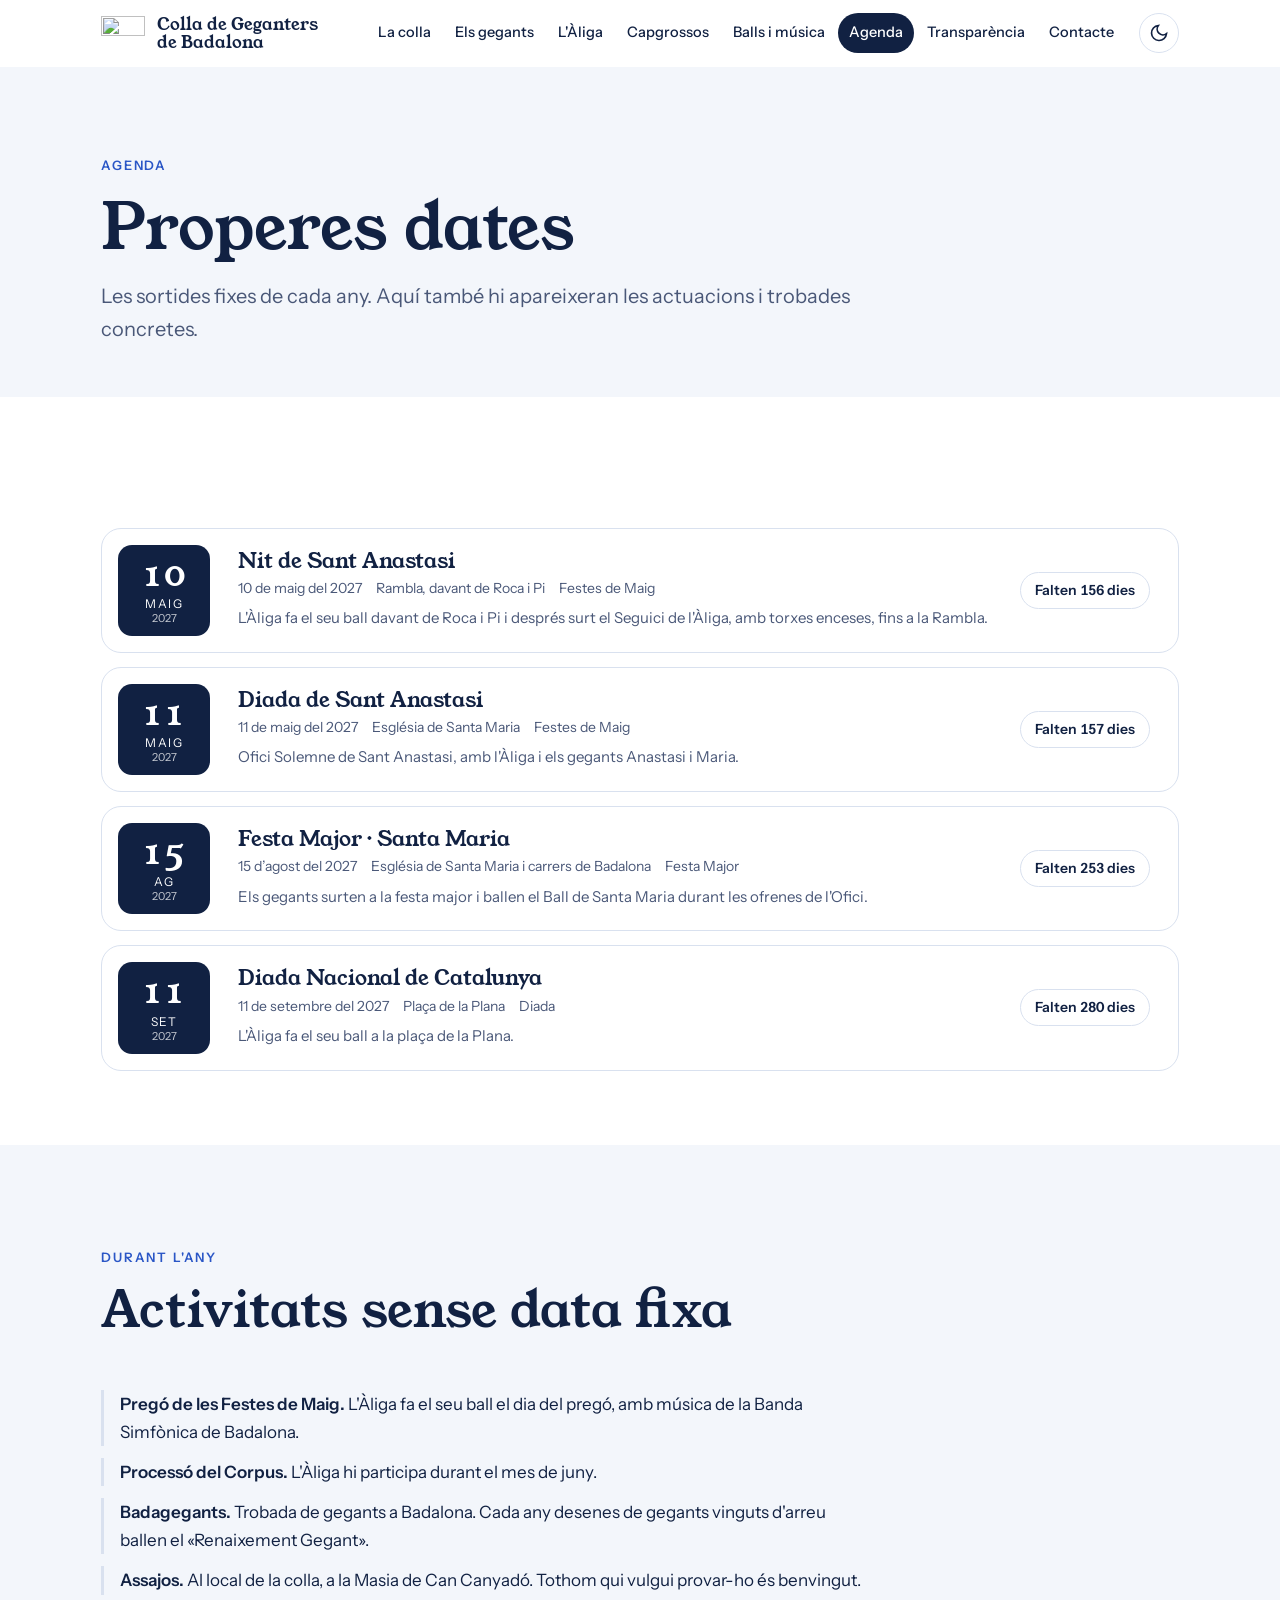
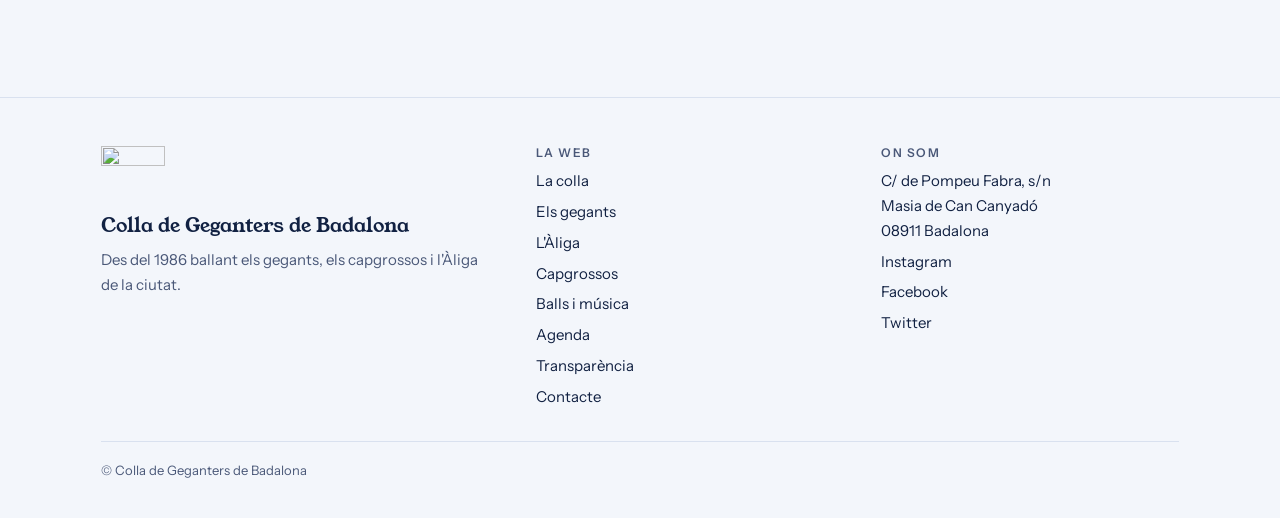
==== agenda.html @ 93c62072 "New version" ====
<!doctype html><html lang="ca"><head><meta charset="utf-8"><meta name="viewport" content="width=device-width,initial-scale=1"><title>Agenda · Geganters de Badalona</title><meta name="description" content="Agenda de la Colla de Geganters de Badalona: Festes de Maig, Festa Major i Diada."><link rel="preconnect" href="https://fonts.googleapis.com"><link rel="preconnect" href="https://fonts.gstatic.com" crossorigin><link href="https://fonts.googleapis.com/css2?family=Young+Serif&family=Instrument+Sans:wght@400;500;600&display=swap" rel="stylesheet"><link rel="stylesheet" href="estil.css"></head><body><header class="cap" id="cap"><div class="wrap cap-in"><a class="marca" href="index.html" aria-label="Colla de Geganters de Badalona, inici"><img class="lg lg-clar" src="img/logo-clar.png" alt="" width="44" height="35"><img class="lg lg-fosc" src="img/logo-fosc.png" alt="" width="44" height="35"><span class="marca-nom">Colla de Geganters<br>de Badalona</span></a><nav class="menu" id="menu" aria-label="Seccions"><a href="la-colla.html">La colla</a><a href="gegants.html">Els gegants</a><a href="aliga.html">L'Àliga</a><a href="capgrossos.html">Capgrossos</a><a href="balls.html">Balls i música</a><a href="agenda.html" aria-current="page">Agenda</a><a href="transparencia.html">Transparència</a><a href="contacte.html">Contacte</a></nav><button class="icona-btn" id="tema" type="button" aria-label="Canvia entre tema clar i fosc" title="Tema clar o fosc"><svg width="20" height="20" viewBox="0 0 24 24" fill="none" stroke="currentColor" stroke-width="2" stroke-linecap="round"><path d="M21 12.8A9 9 0 1 1 11.2 3a7 7 0 0 0 9.8 9.8z"/></svg></button><button class="icona-btn burger" id="burger" type="button" aria-label="Obre el menú" aria-expanded="false"><svg width="20" height="20" viewBox="0 0 24 24" fill="none" stroke="currentColor" stroke-width="2" stroke-linecap="round"><path d="M4 7h16M4 12h16M4 17h16"/></svg></button></div></header><main><section class="pag-cap"><div class="wrap"><div class="eyebrow">Agenda</div><h1>Properes dates</h1><p class="lead">Les sortides fixes de cada any. Aquí també hi apareixeran les actuacions i trobades concretes.</p></div></section><section><div class="wrap"><div class="ag-llista" id="ag-llista"></div></div></section><section style="background:var(--surface)"><div class="wrap"><div class="sec-cap rv"><div class="eyebrow">Durant l'any</div><h2 class="titol">Activitats sense data fixa</h2></div><ul class="llista-simple rv" id="durant-any"></ul></div></section></main><footer><div class="wrap"><div class="peu"><div><img class="lg lg-clar" src="img/logo-clar.png" alt="" width="44" height="35"><img class="lg lg-fosc" src="img/logo-fosc.png" alt="" width="44" height="35"><p class="nom">Colla de Geganters de Badalona</p><p style="color:var(--fg-soft);font-size:15px;margin-top:6px">Des del 1986 ballant els gegants, els capgrossos i l'Àliga de la ciutat.</p></div><div><h4>La web</h4><ul><li><a href="la-colla.html">La colla</a></li><li><a href="gegants.html">Els gegants</a></li><li><a href="aliga.html">L'Àliga</a></li><li><a href="capgrossos.html">Capgrossos</a></li><li><a href="balls.html">Balls i música</a></li><li><a href="agenda.html">Agenda</a></li><li><a href="transparencia.html">Transparència</a></li><li><a href="contacte.html">Contacte</a></li></ul></div><div><h4>On som</h4><ul><li>C/ de Pompeu Fabra, s/n<br>Masia de Can Canyadó<br>08911 Badalona</li><li><a href="https://www.instagram.com/gegantersbdn" target="_blank" rel="noopener">Instagram</a></li><li><a href="https://www.facebook.com/gegantersbadalona" target="_blank" rel="noopener">Facebook</a></li><li><a href="https://www.twitter.com/GegantersBDN" target="_blank" rel="noopener">Twitter</a></li></ul></div></div><p class="copy">© Colla de Geganters de Badalona</p></div></footer><dialog class="lb" id="lb" aria-label="Foto ampliada"><button class="lb-tanca" type="button" id="lb-tanca">Tanca</button><img id="lb-img" alt=""><p id="lb-peu"></p></dialog><script src="dades.js"></script><script src="web.js"></script></body></html>
---- estil.css ----
/* ===== Colla de Geganters de Badalona · estil =====
   Els colors i les lletres es canvien aquí, a les variables de dalt de tot. */
:root {
  --bg: #ffffff;
  --fg: #112142;           /* blau marí del logo */
  --fg-soft: #4a5878;
  --surface: #f3f6fb;
  --line: #d9e1ef;
  --link: #2a56c6;
  --btn-bg: #112142;
  --btn-fg: #ffffff;
  --tint: #dfe8f8;         /* fons suau dels cartells */
  --tint-2: #eef3fc;
  --inv-bg: #112142;
  --inv-fg: #ffffff;
  --font-display: "Young Serif", Georgia, "Times New Roman", serif;
  --font-body: "Instrument Sans", system-ui, -apple-system, "Segoe UI", sans-serif;
  --gutter: max(16px, 4vw);
  color-scheme: light;
}
@media (prefers-color-scheme: dark) {
  :root:not([data-theme="light"]) {
    --bg: #0a1530; --fg: #eaf0fb; --fg-soft: #a3b2d1; --surface: #12214a; --line: #24376b;
    --link: #8fb0ff; --btn-bg: #eaf0fb; --btn-fg: #0a1530; --tint: #1b2f66; --tint-2: #15275a;
    --inv-bg: #050c1e; --inv-fg: #eaf0fb; color-scheme: dark;
  }
}
:root[data-theme="dark"] {
  --bg: #0a1530; --fg: #eaf0fb; --fg-soft: #a3b2d1; --surface: #12214a; --line: #24376b;
  --link: #8fb0ff; --btn-bg: #eaf0fb; --btn-fg: #0a1530; --tint: #1b2f66; --tint-2: #15275a;
  --inv-bg: #050c1e; --inv-fg: #eaf0fb; color-scheme: dark;
}

*, *::before, *::after { box-sizing: border-box; }
html { scroll-behavior: smooth; scroll-padding-top: 130px; }
body {
  margin: 0; background: var(--bg); color: var(--fg);
  font-family: var(--font-body); font-size: 17px; line-height: 1.65; overflow-x: hidden;
}
h1, h2, h3, h4 { font-family: var(--font-display); font-weight: 400; line-height: 1.12; margin: 0; text-wrap: balance; }
p { margin: 0; }
a { color: var(--link); }
img { max-width: 100%; }
:focus-visible { outline: 3px solid var(--link); outline-offset: 3px; border-radius: 4px; }
.wrap { width: 100%; max-width: 1180px; margin-inline: auto; padding-inline: var(--gutter); }
section { padding-block: clamp(56px, 8vw, 104px); }
.eyebrow { font-size: 13px; letter-spacing: .14em; text-transform: uppercase; font-weight: 600; color: var(--link); }
.titol { font-size: clamp(1.9rem, 4.2vw, 3.1rem); }
.lead { font-size: clamp(1.05rem, 1.6vw, 1.25rem); color: var(--fg-soft); max-width: 62ch; }
.prose { display: grid; gap: 1.05em; max-width: 68ch; min-width: 0; }
.prose p { color: var(--fg); }
.prose h3 { font-size: 1.5rem; margin-top: .6em; }
.sec-cap { display: grid; gap: 14px; margin-bottom: clamp(28px, 4.5vw, 52px); }
.nota-editor { font-size: 13px; color: var(--fg-soft); }

/* Capçalera */
.cap { position: sticky; top: env(safe-area-inset-top, 0px); z-index: 50;
  background: color-mix(in srgb, var(--bg) 88%, transparent);
  -webkit-backdrop-filter: blur(12px); backdrop-filter: blur(12px);
  border-bottom: 1px solid transparent; transition: border-color .3s; }
.cap.ombra { border-bottom-color: var(--line); }
.cap-in { display: flex; align-items: center; gap: 14px; min-height: 66px; }
.marca { display: flex; align-items: center; gap: 12px; text-decoration: none; color: var(--fg); margin-right: auto; min-width: 0; }
.lg { width: 44px; height: auto; display: block; flex: none; }
.lg-fosc { display: none; }
@media (prefers-color-scheme: dark) { :root:not([data-theme="light"]) .lg-clar { display: none; } :root:not([data-theme="light"]) .lg-fosc { display: block; } }
:root[data-theme="dark"] .lg-clar { display: none; }
:root[data-theme="dark"] .lg-fosc { display: block; }
.marca-nom { font-family: var(--font-display); font-size: 1.05rem; line-height: 1.1; }
.menu { display: flex; gap: 2px; align-items: center; }
.menu a { text-decoration: none; color: var(--fg); font-weight: 500; font-size: 14.5px; padding: 8px 11px; border-radius: 999px; transition: background .2s, color .2s; white-space: nowrap; }
.menu a:hover { background: var(--surface); }
.menu a[aria-current="page"] { background: var(--btn-bg); color: var(--btn-fg); }
.icona-btn { appearance: none; border: 1px solid var(--line); background: transparent; color: var(--fg); width: 40px; height: 40px; border-radius: 999px; display: grid; place-items: center; cursor: pointer; flex: none; }
.icona-btn:hover { background: var(--surface); }
.burger { display: none; }
@media (max-width: 1120px) {
  .burger { display: grid; }
  .menu { position: absolute; left: 0; right: 0; top: 100%; flex-direction: column; align-items: stretch; gap: 0;
    background: var(--bg); border-bottom: 1px solid var(--line); padding: 8px var(--gutter) 16px; display: none; }
  .menu.obert { display: flex; }
  .menu a { padding: 14px 12px; border-radius: 10px; font-size: 17px; }
}

/* Botons */
.botons { display: flex; flex-wrap: wrap; gap: 12px; margin-top: 28px; }
.btn { display: inline-flex; align-items: center; gap: 8px; font: inherit; font-weight: 600; font-size: 16px; text-decoration: none; cursor: pointer;
  background: var(--btn-bg); color: var(--btn-fg); border: 2px solid var(--btn-bg); padding: 12px 22px; border-radius: 999px; transition: transform .2s, background .2s, color .2s; }
.btn:hover { transform: translateY(-2px); }
.btn.suau { background: transparent; color: var(--fg); border-color: var(--fg); }
.btn.suau:hover { background: var(--fg); color: var(--bg); }

/* Portada */
.hero { position: relative; padding: 0; color: #fff; background: #0a1530; overflow: hidden; isolation: isolate; }
.hero-img { position: absolute; inset: -6% 0; width: 100%; height: 112%; object-fit: cover; object-position: 50% 40%; z-index: -2; transform: translate3d(0, calc(var(--py, 0) * 36px), 0); }
.hero::before { content: ""; position: absolute; inset: 0; z-index: -1; background: linear-gradient(90deg, rgba(6,14,38,.92) 0%, rgba(6,14,38,.72) 42%, rgba(6,14,38,.15) 78%), linear-gradient(0deg, rgba(6,14,38,.55), transparent 40%); }
.hero-in { padding-block: clamp(72px, 12vw, 150px) clamp(56px, 8vw, 100px); display: grid; gap: 20px; max-width: 760px; }
.hero .eyebrow { color: #a9c3ff; }
.hero h1 { font-size: clamp(2.5rem, 6.2vw, 4.9rem); }
.hero .lead { color: #dbe6ff; }
.hero .btn { background: #fff; color: #0a1530; border-color: #fff; }
.hero .btn.suau { background: transparent; color: #fff; border-color: rgba(255,255,255,.7); }
.hero .btn.suau:hover { background: #fff; color: #0a1530; }
@media (max-width: 700px) { .hero::before { background: linear-gradient(0deg, rgba(6,14,38,.9) 0%, rgba(6,14,38,.6) 60%, rgba(6,14,38,.35)); } }
.xifres { display: flex; flex-wrap: wrap; gap: 14px 44px; margin-top: 8px; }
.xifres div { display: grid; }
.xifres b { font-family: var(--font-display); font-weight: 400; font-size: clamp(2rem, 3.6vw, 2.8rem); line-height: 1; font-variant-numeric: tabular-nums; }
.xifres span { font-size: 14px; color: #c3d3f5; }

/* Capçalera de subpàgina */
.pag-cap { padding-block: clamp(48px, 7vw, 88px) clamp(32px, 4vw, 56px); background: var(--surface); }
.pag-cap .wrap { display: grid; gap: 16px; }
.pag-cap h1 { font-size: clamp(2.3rem, 5.4vw, 4rem); }
.pag-cap.amb-foto { position: relative; background: #0a1530; color: #fff; isolation: isolate; overflow: hidden; }
.pag-cap.amb-foto > img { position: absolute; inset: 0; width: 100%; height: 100%; object-fit: cover; z-index: -2; object-position: 50% 35%; }
.pag-cap.amb-foto::before { content: ""; position: absolute; inset: 0; z-index: -1; background: linear-gradient(90deg, rgba(6,14,38,.9), rgba(6,14,38,.55) 60%, rgba(6,14,38,.25)); }
.pag-cap.amb-foto .eyebrow { color: #a9c3ff; }
.pag-cap.amb-foto .lead { color: #dbe6ff; }
.pag-cap.amb-foto .wrap { padding-block: clamp(28px, 6vw, 80px); }

/* Fotos i figures */
.fig { margin: 0; display: grid; gap: 8px; min-width: 0; }
.fig img { width: 100%; height: auto; display: block; border-radius: 16px; background: var(--surface); }
.fig figcaption { font-size: 13.5px; color: var(--fg-soft); line-height: 1.4; }
.cartell { margin: 0; background: radial-gradient(closest-side at 50% 55%, var(--tint-2), var(--tint)); border-radius: 28px; padding: clamp(18px, 3vw, 32px); display: grid; place-items: center; align-self: start; }
.cartell img { width: auto; max-width: 100%; max-height: 480px; height: auto; display: block; filter: drop-shadow(0 14px 18px rgba(8,16,40,.22)); }
.zoom { display: block; width: 100%; padding: 0; border: 0; background: var(--surface); border-radius: 16px; overflow: hidden; cursor: zoom-in; position: relative; }
.zoom img { display: block; width: 100%; height: 100%; object-fit: cover; transition: transform .6s cubic-bezier(.2,.7,.2,1); }
.zoom:hover img { transform: scale(1.05); }
.tira { display: grid; grid-template-columns: repeat(auto-fill, minmax(190px, 1fr)); grid-auto-rows: 250px; grid-auto-flow: dense; gap: 12px; margin-top: 8px; }
.tira .zoom { height: 100%; }
.tira .zoom.ample { grid-column: span 2; }
@media (max-width: 460px) { .tira { grid-template-columns: repeat(2, minmax(0, 1fr)); grid-auto-rows: 200px; } }
.tira .any { position: absolute; left: 10px; bottom: 10px; font-family: var(--font-display); font-size: 1.05rem; line-height: 1; color: #fff; background: rgba(6,12,32,.74); padding: 6px 12px; border-radius: 999px; }
.tira-tit { font-size: 1.35rem; margin-top: 30px; }

/* Parelles de gegants */
.salts { position: sticky; top: calc(66px + env(safe-area-inset-top, 0px)); z-index: 40; background: color-mix(in srgb, var(--bg) 92%, transparent); -webkit-backdrop-filter: blur(10px); backdrop-filter: blur(10px); border-bottom: 1px solid var(--line); }
.salts .wrap { display: flex; gap: 8px; overflow-x: auto; padding-block: 10px; scrollbar-width: thin; }
.salts a { flex: none; text-decoration: none; color: var(--fg); font-size: 14px; font-weight: 500; border: 1.5px solid var(--line); border-radius: 999px; padding: 6px 14px; }
.salts a:hover { border-color: var(--fg); }
.salts a.actiu { background: var(--btn-bg); color: var(--btn-fg); border-color: var(--btn-bg); }
.parella:nth-of-type(even) { background: var(--surface); }
.par-cap { display: grid; gap: 8px; margin-bottom: clamp(24px, 4vw, 40px); }
.par-cap h2 { font-size: clamp(2rem, 4.6vw, 3.3rem); }
.par-cap .sub { color: var(--fg-soft); font-size: 1.1rem; }
.par-grid { display: grid; grid-template-columns: minmax(240px, 340px) minmax(0, 1fr); gap: clamp(24px, 5vw, 64px); align-items: start; }
@media (max-width: 800px) { .par-grid { grid-template-columns: 1fr; } .cartell { max-width: 420px; } }
.bloc { margin-top: clamp(28px, 4vw, 44px); display: grid; gap: 14px; }
.bloc h3 { font-size: 1.5rem; }
.taula-cont { overflow-x: auto; border: 1px solid var(--line); border-radius: 18px; background: var(--bg); }
table { border-collapse: collapse; width: 100%; min-width: 440px; }
th, td { text-align: left; padding: 11px 18px; border-bottom: 1px solid var(--line); vertical-align: top; }
th { font-size: 12px; letter-spacing: .1em; text-transform: uppercase; color: var(--fg-soft); background: var(--surface); }
tr:last-child td { border-bottom: 0; }
td:first-child { color: var(--fg-soft); font-size: 15px; white-space: nowrap; }
td.num, th.num { text-align: right; font-variant-numeric: tabular-nums; white-space: nowrap; }
.dues { display: grid; grid-template-columns: repeat(2, minmax(0, 1fr)); gap: clamp(20px, 4vw, 56px); align-items: start; }
@media (max-width: 800px) { .dues { grid-template-columns: 1fr; } }
.etiquetes { display: flex; flex-wrap: wrap; gap: 8px; }
.etiq { font-size: 12px; font-weight: 600; letter-spacing: .06em; text-transform: uppercase; border: 1px solid var(--line); background: var(--bg); border-radius: 999px; padding: 4px 12px; color: var(--fg-soft); }

/* Targetes d'inici */
.cartes { display: grid; grid-template-columns: repeat(auto-fit, minmax(240px, 1fr)); gap: 18px; }
.carta { display: grid; grid-template-rows: auto 1fr; text-decoration: none; color: var(--fg); border: 1px solid var(--line); border-radius: 24px; overflow: hidden; background: var(--bg); transition: transform .3s, border-color .3s, box-shadow .3s; }
.carta:hover { transform: translateY(-5px); border-color: var(--fg); box-shadow: 0 18px 30px -22px rgba(10,21,48,.5); }
.carta .ft { aspect-ratio: 4 / 3; background: radial-gradient(closest-side at 50% 55%, var(--tint-2), var(--tint)); display: grid; place-items: center; overflow: hidden; padding: 12px; }
.carta .ft img { max-height: 100%; max-width: 100%; width: auto; height: auto; object-fit: contain; transition: transform .5s cubic-bezier(.2,.7,.2,1); filter: drop-shadow(0 10px 14px rgba(8,16,40,.2)); }
.carta:hover .ft img { transform: scale(1.06) rotate(-1.5deg); }
.carta .tx { padding: 20px 22px 24px; display: grid; gap: 6px; align-content: start; }
.carta h3 { font-size: 1.5rem; }
.carta p { color: var(--fg-soft); font-size: 15.5px; }
.carta .mes { margin-top: 6px; font-weight: 600; font-size: 14px; color: var(--link); }

/* Parella-franja */
.franja { display: grid; grid-template-columns: minmax(0, 1fr) minmax(0, 1fr); gap: clamp(24px, 5vw, 72px); align-items: center; }
@media (max-width: 800px) { .franja { grid-template-columns: 1fr; } }
.franja .fig img { border-radius: 24px; }

/* Línia del temps (fundació) */
.linia { position: relative; display: grid; gap: 34px; padding-left: 34px; margin-top: 8px; }
.linia::before { content: ""; position: absolute; left: 7px; top: 8px; bottom: 8px; width: 3px; border-radius: 3px; background: var(--line); }
.fet { position: relative; }
.fet::before { content: ""; position: absolute; left: -34px; top: 9px; width: 17px; height: 17px; border-radius: 50%; background: var(--bg); border: 3px solid var(--link); }
.fet .any { font-family: var(--font-display); font-size: clamp(1.8rem, 3.6vw, 2.5rem); line-height: 1; }
.fet h3 { font-size: 1.25rem; margin-block: 8px 6px; }
.fet p { color: var(--fg-soft); max-width: 58ch; }

/* Agenda */
.ag-llista { display: grid; gap: 14px; }
.esdev { display: grid; grid-template-columns: 92px minmax(0, 1fr) auto; gap: clamp(14px, 3vw, 28px); align-items: center; background: var(--bg); border: 1px solid var(--line); border-radius: 20px; padding: 16px clamp(16px, 3vw, 28px) 16px 16px; transition: transform .25s, border-color .25s; }
.esdev:hover { transform: translateX(6px); border-color: var(--fg); }
.data-bloc { display: grid; place-items: center; text-align: center; background: var(--btn-bg); color: var(--btn-fg); border-radius: 14px; padding: 12px 6px; line-height: 1; }
.data-bloc b { font-family: var(--font-display); font-weight: 400; font-size: 2.2rem; font-variant-numeric: tabular-nums; }
.data-bloc span { font-size: 12px; letter-spacing: .12em; text-transform: uppercase; margin-top: 6px; }
.data-bloc small { font-size: 11px; opacity: .75; margin-top: 3px; }
.esdev h3 { font-size: 1.3rem; margin-bottom: 4px; }
.esdev .meta { font-size: 14px; color: var(--fg-soft); display: flex; flex-wrap: wrap; gap: 4px 14px; }
.esdev p.d { margin-top: 6px; color: var(--fg-soft); font-size: 15px; }
.falten { font-size: 14px; font-weight: 600; white-space: nowrap; border: 1.5px solid var(--line); border-radius: 999px; padding: 6px 14px; font-variant-numeric: tabular-nums; }
@media (max-width: 640px) { .esdev { grid-template-columns: 72px minmax(0, 1fr); } .falten { grid-column: 2; justify-self: start; } .data-bloc b { font-size: 1.8rem; } }
.llista-simple { display: grid; gap: 12px; padding: 0; margin: 0; list-style: none; max-width: 70ch; }
.llista-simple li { border-left: 3px solid var(--line); padding-left: 16px; }
.llista-simple b { font-weight: 600; }

/* Transparència */
.comptes { display: grid; grid-template-columns: repeat(2, minmax(0, 1fr)); gap: clamp(20px, 4vw, 40px); }
@media (max-width: 800px) { .comptes { grid-template-columns: 1fr; } }
.bloc-barres { background: var(--surface); border-radius: 24px; padding: clamp(20px, 3vw, 32px); display: grid; gap: 16px; align-content: start; }
.bloc-barres h3 { font-size: 1.35rem; display: flex; justify-content: space-between; gap: 12px; align-items: baseline; }
.bloc-barres h3 span { font-family: var(--font-body); font-size: 1.05rem; font-weight: 600; font-variant-numeric: tabular-nums; }
.barra { display: grid; gap: 5px; }
.barra .et { display: flex; justify-content: space-between; gap: 14px; font-size: 15px; }
.barra .et b { font-weight: 600; font-variant-numeric: tabular-nums; white-space: nowrap; }
.pista { height: 10px; border-radius: 999px; background: var(--line); overflow: hidden; }
.pista i { display: block; height: 100%; width: 0; background: var(--link); border-radius: 999px; transition: width 1.2s cubic-bezier(.2,.7,.2,1); }
.obre { font-weight: 600; font-size: 14px; white-space: nowrap; }
.sense { color: var(--fg-soft); font-size: 14px; }

/* Contacte */
.contacte-grid { display: grid; grid-template-columns: 1.1fr .9fr; gap: clamp(28px, 5vw, 72px); align-items: start; }
@media (max-width: 800px) { .contacte-grid { grid-template-columns: 1fr; } }
.dades { display: grid; gap: 12px; margin-top: 26px; }
.dada { display: flex; flex-wrap: wrap; align-items: center; gap: 6px 14px; padding: 14px 18px; border: 1px solid var(--line); border-radius: 16px; background: var(--bg); }
.dada .k { font-size: 12px; letter-spacing: .1em; text-transform: uppercase; color: var(--fg-soft); font-weight: 600; min-width: 90px; }
.dada .v { font-weight: 500; overflow-wrap: anywhere; min-width: 0; }
.copia { appearance: none; font: inherit; font-size: 13px; font-weight: 600; cursor: pointer; background: transparent; color: var(--fg); border: 1.5px solid var(--line); border-radius: 999px; padding: 4px 12px; margin-left: auto; }
.copia:hover { background: var(--surface); }
.unir-te { background: var(--inv-bg); color: var(--inv-fg); border-radius: 28px; padding: clamp(26px, 4vw, 44px); display: grid; gap: 16px; }
.unir-te h2 { font-size: clamp(1.7rem, 3vw, 2.3rem); }
.unir-te p { opacity: .88; }
.unir-te .btn { background: var(--inv-fg); color: var(--inv-bg); border-color: var(--inv-fg); justify-self: start; }

/* Junta */
.junta { display: grid; grid-template-columns: repeat(auto-fill, minmax(210px, 1fr)); gap: 12px; margin: 0; padding: 0; list-style: none; }
.junta li { border: 1px solid var(--line); border-radius: 16px; padding: 14px 18px; background: var(--bg); display: grid; gap: 2px; }
.junta b { font-weight: 600; }
.junta span { font-size: 13px; color: var(--fg-soft); letter-spacing: .03em; }

/* Peu */
footer { border-top: 1px solid var(--line); padding-block: 48px 36px; background: var(--surface); }
.peu { display: grid; grid-template-columns: 1.3fr 1fr 1fr; gap: 28px 48px; }
@media (max-width: 800px) { .peu { grid-template-columns: 1fr; } }
.peu .lg { width: 64px; }
.peu h4 { font-family: var(--font-body); font-size: 12px; letter-spacing: .12em; text-transform: uppercase; font-weight: 600; color: var(--fg-soft); margin-bottom: 10px; }
.peu ul { list-style: none; margin: 0; padding: 0; display: grid; gap: 6px; font-size: 15px; }
.peu a { color: var(--fg); text-decoration: none; }
.peu a:hover { text-decoration: underline; }
.peu .nom { font-family: var(--font-display); font-size: 1.25rem; margin-top: 12px; }
.copy { margin-top: 32px; padding-top: 18px; border-top: 1px solid var(--line); font-size: 13px; color: var(--fg-soft); }

/* Visor de fotos */
dialog.lb { padding: 0; border: 0; background: transparent; max-width: 96vw; max-height: 96vh; overflow: visible; color: #fff; }
dialog.lb::backdrop { background: rgba(4,9,24,.9); }
dialog.lb img { display: block; max-width: 96vw; max-height: 82vh; width: auto; height: auto; border-radius: 14px; margin-inline: auto; }
dialog.lb .lb-tanca { position: absolute; top: -48px; right: 0; appearance: none; font: inherit; font-weight: 600; cursor: pointer; color: #fff; background: rgba(255,255,255,.14); border: 1px solid rgba(255,255,255,.35); border-radius: 999px; padding: 8px 18px; }
dialog.lb p { text-align: center; margin-top: 12px; font-size: 15px; max-width: 80ch; margin-inline: auto; }

/* Aparició en fer scroll (sempre visible; només es mou) */
.rv { transition: transform .9s cubic-bezier(.2,.7,.2,1); transform: translateY(28px); }
.rv.in { transform: none; }
@media (prefers-reduced-motion: reduce) {
  html { scroll-behavior: auto; }
  .rv { transform: none; transition: none; }
  .hero-img { transform: none; }
  .pista i { transition: none; }
}
.carta .ft.foto { padding: 0; }
.carta .ft.foto img { width: 100%; height: 100%; object-fit: cover; max-height: none; filter: none; }
.zoom img { object-position: 50% 28%; }
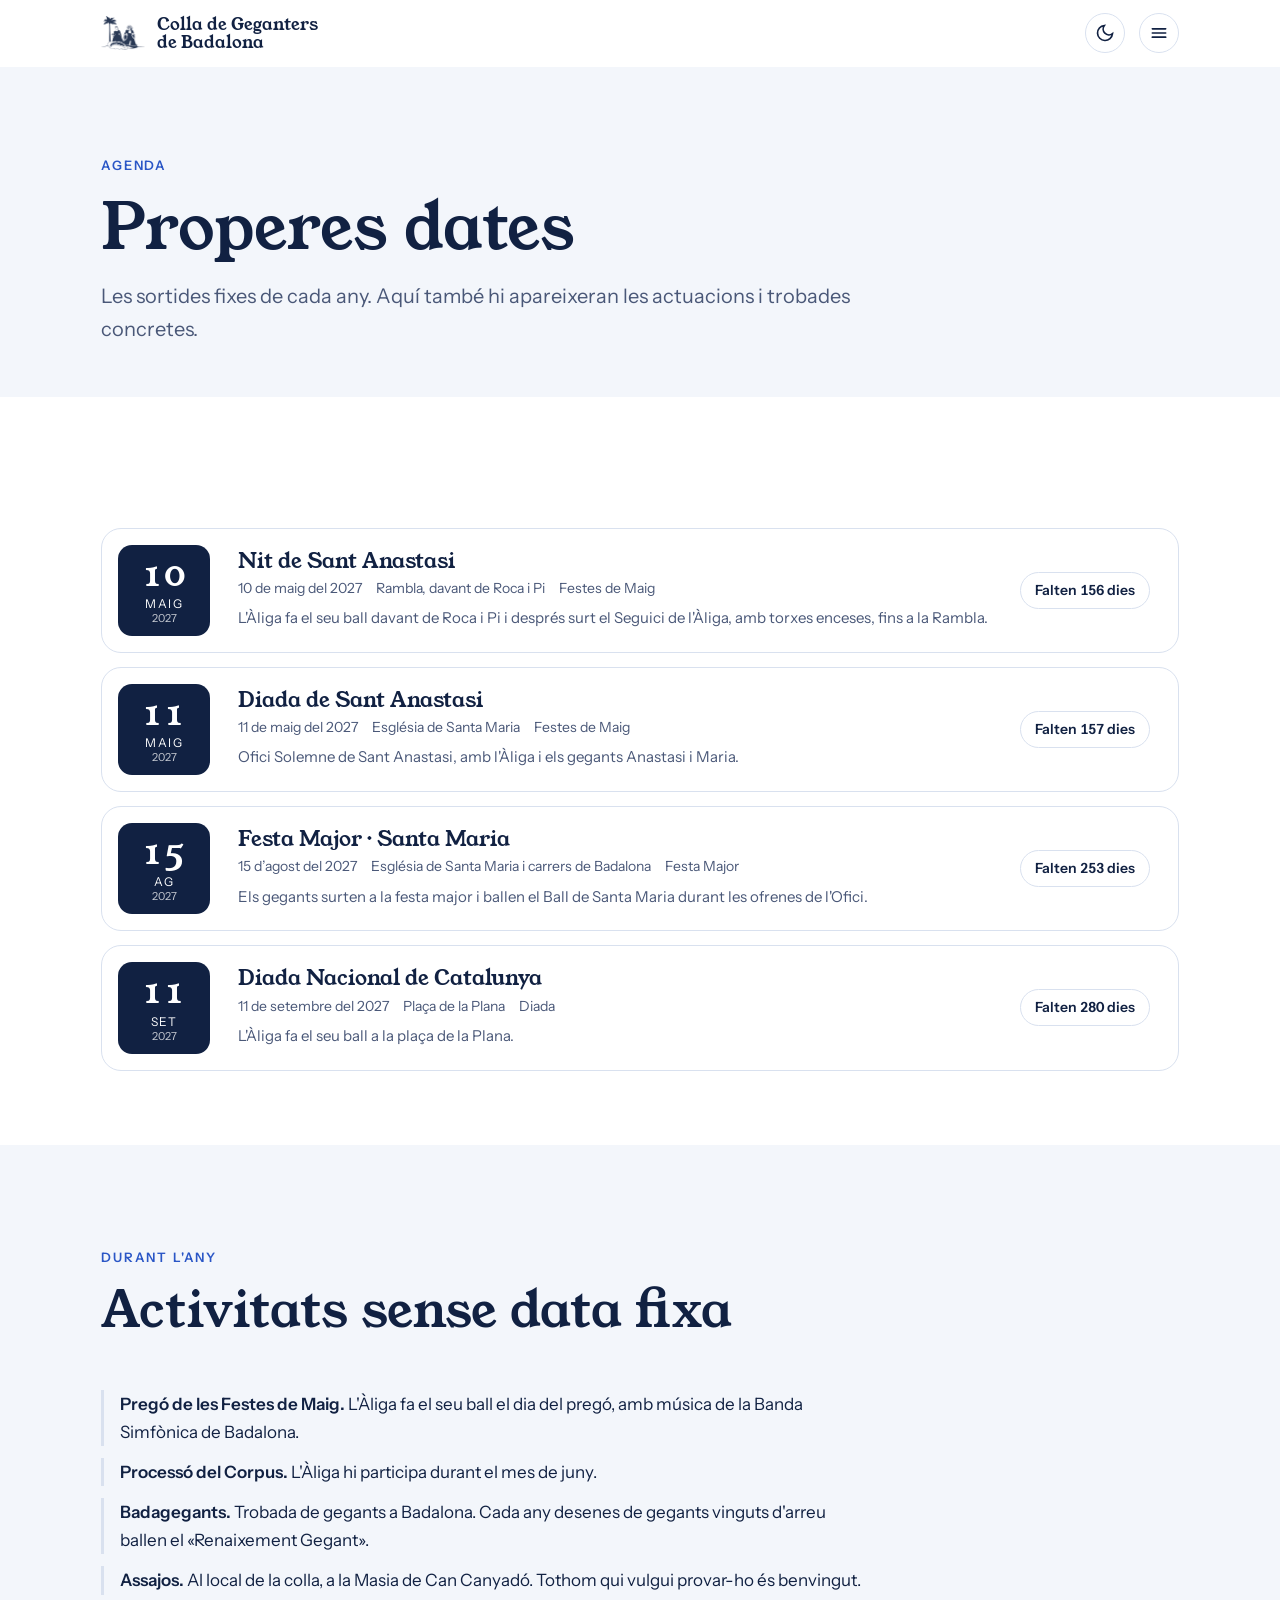
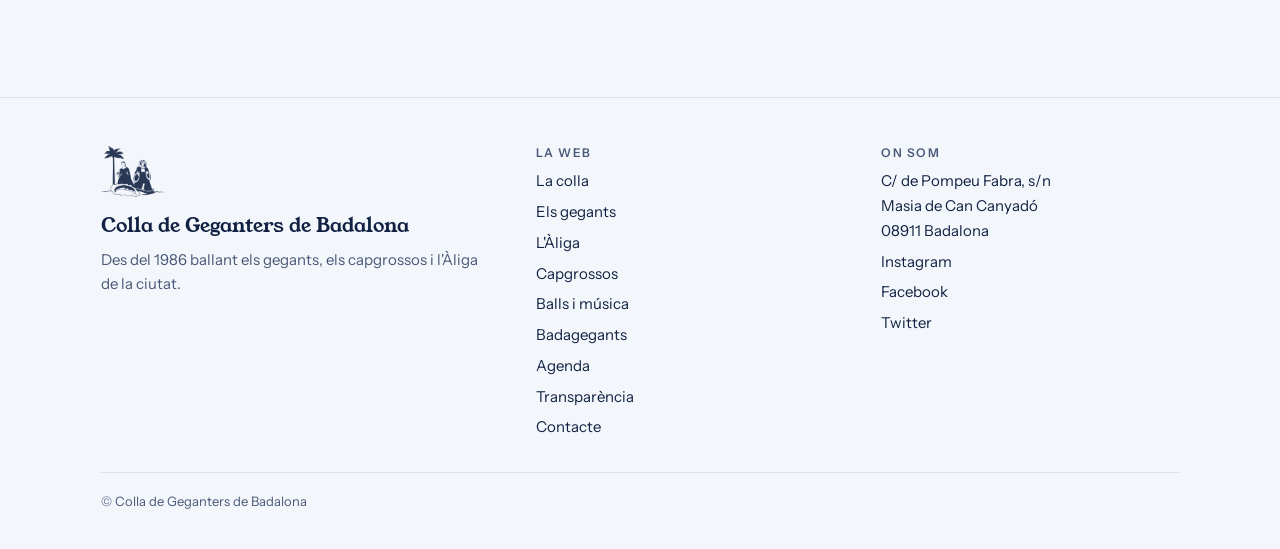
==== commit 068cfc93: "Apartat Badagegants i vídeos" ====
--- a/agenda.html
+++ b/agenda.html
@@ -1 +1 @@
-<!doctype html><html lang="ca"><head><meta charset="utf-8"><meta name="viewport" content="width=device-width,initial-scale=1"><title>Agenda · Geganters de Badalona</title><meta name="description" content="Agenda de la Colla de Geganters de Badalona: Festes de Maig, Festa Major i Diada."><link rel="preconnect" href="https://fonts.googleapis.com"><link rel="preconnect" href="https://fonts.gstatic.com" crossorigin><link href="https://fonts.googleapis.com/css2?family=Young+Serif&family=Instrument+Sans:wght@400;500;600&display=swap" rel="stylesheet"><link rel="stylesheet" href="estil.css"></head><body><header class="cap" id="cap"><div class="wrap cap-in"><a class="marca" href="index.html" aria-label="Colla de Geganters de Badalona, inici"><img class="lg lg-clar" src="img/logo-clar.png" alt="" width="44" height="35"><img class="lg lg-fosc" src="img/logo-fosc.png" alt="" width="44" height="35"><span class="marca-nom">Colla de Geganters<br>de Badalona</span></a><nav class="menu" id="menu" aria-label="Seccions"><a href="la-colla.html">La colla</a><a href="gegants.html">Els gegants</a><a href="aliga.html">L'Àliga</a><a href="capgrossos.html">Capgrossos</a><a href="balls.html">Balls i música</a><a href="agenda.html" aria-current="page">Agenda</a><a href="transparencia.html">Transparència</a><a href="contacte.html">Contacte</a></nav><button class="icona-btn" id="tema" type="button" aria-label="Canvia entre tema clar i fosc" title="Tema clar o fosc"><svg width="20" height="20" viewBox="0 0 24 24" fill="none" stroke="currentColor" stroke-width="2" stroke-linecap="round"><path d="M21 12.8A9 9 0 1 1 11.2 3a7 7 0 0 0 9.8 9.8z"/></svg></button><button class="icona-btn burger" id="burger" type="button" aria-label="Obre el menú" aria-expanded="false"><svg width="20" height="20" viewBox="0 0 24 24" fill="none" stroke="currentColor" stroke-width="2" stroke-linecap="round"><path d="M4 7h16M4 12h16M4 17h16"/></svg></button></div></header><main><section class="pag-cap"><div class="wrap"><div class="eyebrow">Agenda</div><h1>Properes dates</h1><p class="lead">Les sortides fixes de cada any. Aquí també hi apareixeran les actuacions i trobades concretes.</p></div></section><section><div class="wrap"><div class="ag-llista" id="ag-llista"></div></div></section><section style="background:var(--surface)"><div class="wrap"><div class="sec-cap rv"><div class="eyebrow">Durant l'any</div><h2 class="titol">Activitats sense data fixa</h2></div><ul class="llista-simple rv" id="durant-any"></ul></div></section></main><footer><div class="wrap"><div class="peu"><div><img class="lg lg-clar" src="img/logo-clar.png" alt="" width="44" height="35"><img class="lg lg-fosc" src="img/logo-fosc.png" alt="" width="44" height="35"><p class="nom">Colla de Geganters de Badalona</p><p style="color:var(--fg-soft);font-size:15px;margin-top:6px">Des del 1986 ballant els gegants, els capgrossos i l'Àliga de la ciutat.</p></div><div><h4>La web</h4><ul><li><a href="la-colla.html">La colla</a></li><li><a href="gegants.html">Els gegants</a></li><li><a href="aliga.html">L'Àliga</a></li><li><a href="capgrossos.html">Capgrossos</a></li><li><a href="balls.html">Balls i música</a></li><li><a href="agenda.html">Agenda</a></li><li><a href="transparencia.html">Transparència</a></li><li><a href="contacte.html">Contacte</a></li></ul></div><div><h4>On som</h4><ul><li>C/ de Pompeu Fabra, s/n<br>Masia de Can Canyadó<br>08911 Badalona</li><li><a href="https://www.instagram.com/gegantersbdn" target="_blank" rel="noopener">Instagram</a></li><li><a href="https://www.facebook.com/gegantersbadalona" target="_blank" rel="noopener">Facebook</a></li><li><a href="https://www.twitter.com/GegantersBDN" target="_blank" rel="noopener">Twitter</a></li></ul></div></div><p class="copy">© Colla de Geganters de Badalona</p></div></footer><dialog class="lb" id="lb" aria-label="Foto ampliada"><button class="lb-tanca" type="button" id="lb-tanca">Tanca</button><img id="lb-img" alt=""><p id="lb-peu"></p></dialog><script src="dades.js"></script><script src="web.js"></script></body></html>+<!doctype html><html lang="ca"><head><meta charset="utf-8"><meta name="viewport" content="width=device-width,initial-scale=1"><title>Agenda · Geganters de Badalona</title><meta name="description" content="Agenda de la Colla de Geganters de Badalona: Festes de Maig, Festa Major i Diada."><link rel="preconnect" href="https://fonts.googleapis.com"><link rel="preconnect" href="https://fonts.gstatic.com" crossorigin><link href="https://fonts.googleapis.com/css2?family=Young+Serif&family=Instrument+Sans:wght@400;500;600&display=swap" rel="stylesheet"><link rel="stylesheet" href="estil.css"></head><body><header class="cap" id="cap"><div class="wrap cap-in"><a class="marca" href="index.html" aria-label="Colla de Geganters de Badalona, inici"><img class="lg lg-clar" src="img/logo-clar.png" alt="" width="44" height="35"><img class="lg lg-fosc" src="img/logo-fosc.png" alt="" width="44" height="35"><span class="marca-nom">Colla de Geganters<br>de Badalona</span></a><nav class="menu" id="menu" aria-label="Seccions"><a href="la-colla.html">La colla</a><a href="gegants.html">Els gegants</a><a href="aliga.html">L'Àliga</a><a href="capgrossos.html">Capgrossos</a><a href="balls.html">Balls i música</a><a href="badagegants.html">Badagegants</a><a href="agenda.html" aria-current="page">Agenda</a><a href="transparencia.html">Transparència</a><a href="contacte.html">Contacte</a></nav><button class="icona-btn" id="tema" type="button" aria-label="Canvia entre tema clar i fosc" title="Tema clar o fosc"><svg width="20" height="20" viewBox="0 0 24 24" fill="none" stroke="currentColor" stroke-width="2" stroke-linecap="round"><path d="M21 12.8A9 9 0 1 1 11.2 3a7 7 0 0 0 9.8 9.8z"/></svg></button><button class="icona-btn burger" id="burger" type="button" aria-label="Obre el menú" aria-expanded="false"><svg width="20" height="20" viewBox="0 0 24 24" fill="none" stroke="currentColor" stroke-width="2" stroke-linecap="round"><path d="M4 7h16M4 12h16M4 17h16"/></svg></button></div></header><main><section class="pag-cap"><div class="wrap"><div class="eyebrow">Agenda</div><h1>Properes dates</h1><p class="lead">Les sortides fixes de cada any. Aquí també hi apareixeran les actuacions i trobades concretes.</p></div></section><section><div class="wrap"><div class="ag-llista" id="ag-llista"></div></div></section><section style="background:var(--surface)"><div class="wrap"><div class="sec-cap rv"><div class="eyebrow">Durant l'any</div><h2 class="titol">Activitats sense data fixa</h2></div><ul class="llista-simple rv" id="durant-any"></ul></div></section></main><footer><div class="wrap"><div class="peu"><div><img class="lg lg-clar" src="img/logo-clar.png" alt="" width="44" height="35"><img class="lg lg-fosc" src="img/logo-fosc.png" alt="" width="44" height="35"><p class="nom">Colla de Geganters de Badalona</p><p style="color:var(--fg-soft);font-size:15px;margin-top:6px">Des del 1986 ballant els gegants, els capgrossos i l'Àliga de la ciutat.</p></div><div><h4>La web</h4><ul><li><a href="la-colla.html">La colla</a></li><li><a href="gegants.html">Els gegants</a></li><li><a href="aliga.html">L'Àliga</a></li><li><a href="capgrossos.html">Capgrossos</a></li><li><a href="balls.html">Balls i música</a></li><li><a href="badagegants.html">Badagegants</a></li><li><a href="agenda.html">Agenda</a></li><li><a href="transparencia.html">Transparència</a></li><li><a href="contacte.html">Contacte</a></li></ul></div><div><h4>On som</h4><ul><li>C/ de Pompeu Fabra, s/n<br>Masia de Can Canyadó<br>08911 Badalona</li><li><a href="https://www.instagram.com/gegantersbdn" target="_blank" rel="noopener">Instagram</a></li><li><a href="https://www.facebook.com/gegantersbadalona" target="_blank" rel="noopener">Facebook</a></li><li><a href="https://www.twitter.com/GegantersBDN" target="_blank" rel="noopener">Twitter</a></li></ul></div></div><p class="copy">© Colla de Geganters de Badalona</p></div></footer><dialog class="lb" id="lb" aria-label="Foto ampliada"><button class="lb-tanca" type="button" id="lb-tanca">Tanca</button><img id="lb-img" alt=""><p id="lb-peu"></p></dialog><script src="dades.js"></script><script src="web.js"></script></body></html>
--- a/estil.css
+++ b/estil.css
@@ -74,7 +74,7 @@
 .icona-btn { appearance: none; border: 1px solid var(--line); background: transparent; color: var(--fg); width: 40px; height: 40px; border-radius: 999px; display: grid; place-items: center; cursor: pointer; flex: none; }
 .icona-btn:hover { background: var(--surface); }
 .burger { display: none; }
-@media (max-width: 1120px) {
+@media (max-width: 1280px) {
   .burger { display: grid; }
   .menu { position: absolute; left: 0; right: 0; top: 100%; flex-direction: column; align-items: stretch; gap: 0;
     background: var(--bg); border-bottom: 1px solid var(--line); padding: 8px var(--gutter) 16px; display: none; }
@@ -268,3 +268,43 @@
 .carta .ft.foto { padding: 0; }
 .carta .ft.foto img { width: 100%; height: 100%; object-fit: cover; max-height: none; filter: none; }
 .zoom img { object-position: 50% 28%; }
+
+/* Vídeos */
+.video-fig { margin: 0; display: grid; gap: 8px; min-width: 0; }
+.video { aspect-ratio: 16 / 9; border-radius: 20px; overflow: hidden; background: #0a1530; }
+.video iframe { width: 100%; height: 100%; border: 0; display: block; }
+.video-fig figcaption { font-size: 13.5px; color: var(--fg-soft); line-height: 1.4; }
+.video-enllac { display: flex; align-items: center; gap: 16px; text-decoration: none; color: #fff; background: #0a1530; border-radius: 20px; padding: 22px 24px; }
+.video-enllac .play { display: grid; place-items: center; width: 52px; height: 52px; border-radius: 50%; background: #fff; color: #0a1530; font-size: 20px; flex: none; }
+.video-enllac small { color: #a9c3ff; }
+
+/* Carrusel d'evolució: totes les fotos amb el mateix marc */
+.evo { --w: clamp(240px, 64vw, 400px); display: grid; gap: 18px; min-width: 0; }
+.evo-cap { display: flex; flex-wrap: wrap; align-items: end; justify-content: space-between; gap: 16px 24px; }
+.evo-tit { display: flex; align-items: center; gap: clamp(14px, 3vw, 28px); min-width: 0; }
+.evo-gran { font-family: var(--font-display); font-size: clamp(3.4rem, 9vw, 6.4rem); line-height: .9; font-variant-numeric: tabular-nums; color: var(--link); min-width: 2.4ch; display: inline-block; }
+.evo-gran.canvia { animation: evoAny .55s cubic-bezier(.2,.7,.2,1); }
+@keyframes evoAny { from { opacity: 0; transform: translateY(14px); } to { opacity: 1; transform: none; } }
+.evo-tit h3 { font-size: 1.5rem; }
+.evo-peu { color: var(--fg-soft); font-size: 15px; max-width: 46ch; margin-top: 4px; min-height: 3em; }
+.evo-ctrl { display: flex; gap: 8px; }
+.evo-anys { display: flex; flex-wrap: wrap; gap: 8px; }
+.evo-any { appearance: none; font: inherit; font-weight: 600; font-size: 14px; font-variant-numeric: tabular-nums; cursor: pointer; color: var(--fg); background: transparent; border: 1.5px solid var(--line); border-radius: 999px; padding: 5px 16px; transition: background .3s, color .3s, border-color .3s; }
+.evo-any:hover { border-color: var(--fg); }
+.evo-any.actiu { background: var(--btn-bg); color: var(--btn-fg); border-color: var(--btn-bg); }
+.evo-track { position: relative; display: flex; gap: 18px; overflow-x: auto; scroll-snap-type: x mandatory; scroll-behavior: smooth; overscroll-behavior-x: contain; -webkit-overflow-scrolling: touch;
+  padding: 14px calc(50% - var(--w) / 2); scrollbar-width: none; cursor: grab; touch-action: pan-x pan-y; }
+.evo-track::-webkit-scrollbar { display: none; }
+.evo-track.arrossega { cursor: grabbing; scroll-snap-type: none; scroll-behavior: auto; }
+.evo-slide { flex: none; width: var(--w); aspect-ratio: 3 / 4; margin: 0; position: relative; overflow: hidden; border-radius: 26px; background: #0a1530; scroll-snap-align: center; scroll-snap-stop: always;
+  transform: scale(.88); opacity: .5; filter: saturate(.7); transition: transform .7s cubic-bezier(.2,.7,.2,1), opacity .7s ease, filter .7s ease; isolation: isolate; }
+.evo-slide.actiu { transform: none; opacity: 1; filter: none; }
+.evo-slide::before { content: ""; position: absolute; inset: -12%; z-index: -1; background: var(--img) center / cover; filter: blur(26px) saturate(1.2); transform: scale(1.1); }
+.evo-slide::after { content: ""; position: absolute; inset: 0; z-index: -1; background: rgba(6,12,32,.28); }
+.evo-slide .zoom { height: 100%; border-radius: 0; background: transparent; cursor: zoom-in; }
+.evo-slide:not(.actiu) .zoom { cursor: pointer; }
+.evo-slide .zoom img { object-fit: contain; transition: none; }
+.evo-slide .zoom:hover img { transform: none; }
+.evo-barra { height: 4px; border-radius: 4px; background: var(--line); overflow: hidden; max-width: 420px; margin-inline: auto; width: 100%; }
+.evo-barra i { display: block; height: 100%; width: 0; background: var(--link); border-radius: 4px; transition: width .6s cubic-bezier(.2,.7,.2,1); }
+@media (prefers-reduced-motion: reduce) { .evo-slide, .evo-barra i { transition: none; } .evo-gran.canvia { animation: none; } .evo-track { scroll-behavior: auto; } }
